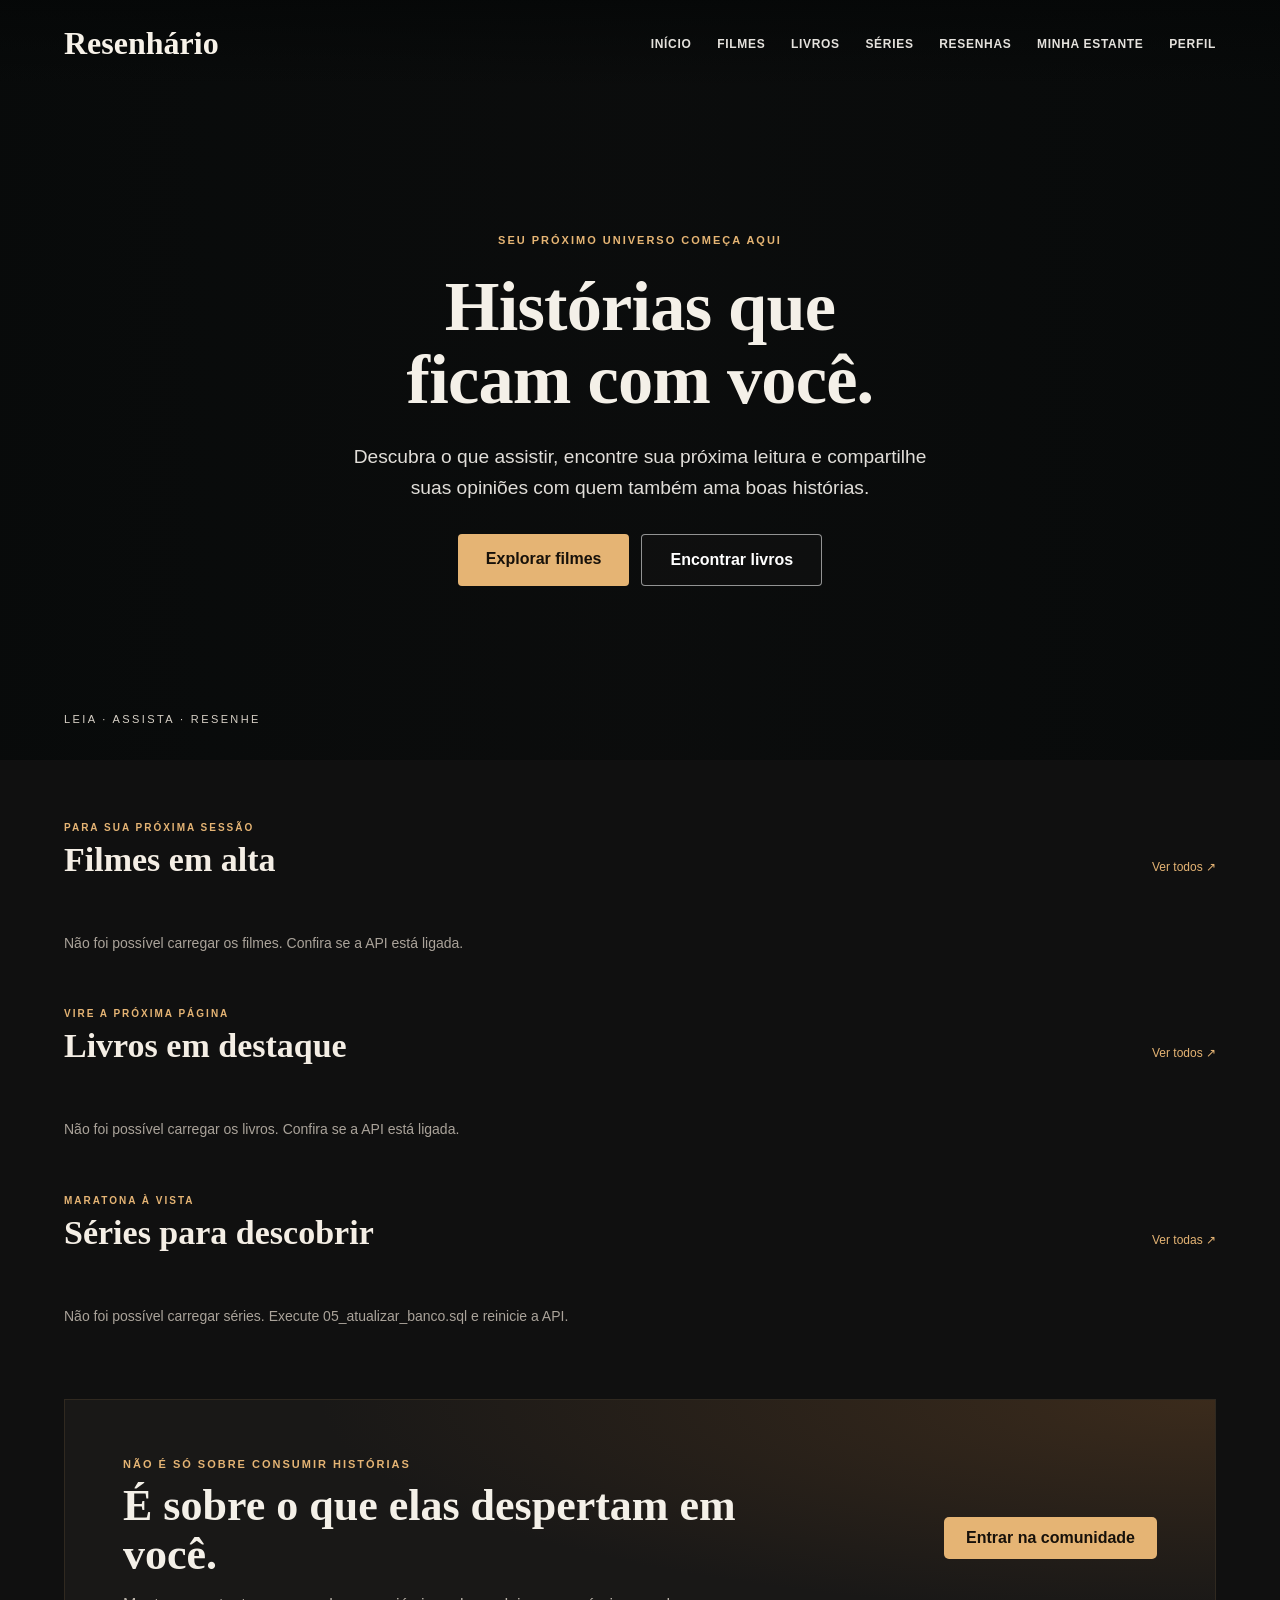
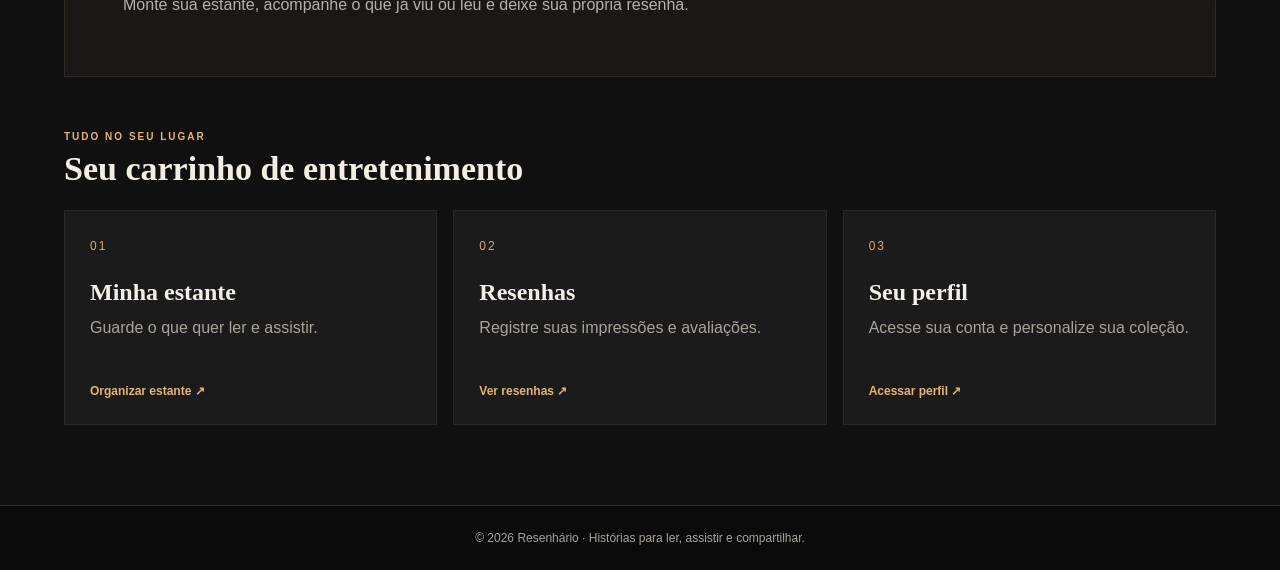
==== RESENHARIO/frontend/index.html @ 6c152e36 "Primeiro envio do projeto Resenhário" ====
<!DOCTYPE html>
<html lang="pt-BR">
<head>
    <meta charset="UTF-8">
    <meta name="viewport" content="width=device-width, initial-scale=1.0">
    <title>Resenhário</title>
    <link rel="stylesheet" href="css/style.css">
</head>
<body>
    <header class="topo topo-home">
        <a class="marca" href="index.html">Resenhário</a>
        <nav>
            <a href="index.html">Início</a>
            <a href="paginas/filmes.html">Filmes</a>
            <a href="paginas/livros.html">Livros</a>
            <a href="paginas/series.html">Séries</a>
            <a href="paginas/reviews.html">Resenhas</a>
            <a href="paginas/estante.html">Minha estante</a>
            <a href="paginas/login.html">Perfil</a>
        </nav>
    </header>

    <main class="home">
        <section class="hero-cinema">
            <div class="hero-conteudo">
                <p class="sobretitulo">SEU PRÓXIMO UNIVERSO COMEÇA AQUI</p>
                <h1>Histórias que ficam com você.</h1>
                <p>Descubra o que assistir, encontre sua próxima leitura e compartilhe suas opiniões com quem também ama boas histórias.</p>
                <div class="hero-acoes">
                    <a class="botao" href="paginas/filmes.html">Explorar filmes</a>
                    <a class="botao botao-secundario" href="paginas/livros.html">Encontrar livros</a>
                </div>
            </div>
            <span class="hero-etiqueta">LEIA · ASSISTA · RESENHE</span>
        </section>

        <div class="home-conteudo">
            <section class="secao secao-carrossel">
                <div class="titulo-secao"><div><p class="sobretitulo">PARA SUA PRÓXIMA SESSÃO</p><h2>Filmes em alta</h2></div><a href="paginas/filmes.html">Ver todos ↗</a></div>
                <div id="inicio-filmes" class="grade-capas faixa-capas"></div>
                <p id="inicio-mensagem-filmes" class="mensagem" aria-live="polite"></p>
            </section>

            <section class="secao secao-carrossel">
                <div class="titulo-secao"><div><p class="sobretitulo">VIRE A PRÓXIMA PÁGINA</p><h2>Livros em destaque</h2></div><a href="paginas/livros.html">Ver todos ↗</a></div>
                <div id="inicio-livros" class="grade-capas faixa-capas"></div>
                <p id="inicio-mensagem-livros" class="mensagem" aria-live="polite"></p>
            </section>

            <section class="secao secao-carrossel">
                <div class="titulo-secao"><div><p class="sobretitulo">MARATONA À VISTA</p><h2>Séries para descobrir</h2></div><a href="paginas/series.html">Ver todas ↗</a></div>
                <div id="inicio-series" class="grade-capas faixa-capas"></div>
                <p id="inicio-mensagem-series" class="mensagem" aria-live="polite"></p>
            </section>

            <section class="convite-comunidade">
                <div><p class="sobretitulo">NÃO É SÓ SOBRE CONSUMIR HISTÓRIAS</p><h2>É sobre o que elas despertam em você.</h2><p>Monte sua estante, acompanhe o que já viu ou leu e deixe sua própria resenha.</p></div>
                <a class="botao" href="paginas/login.html">Entrar na comunidade</a>
            </section>

            <section class="secao bloco-final">
                <div class="titulo-secao"><div><p class="sobretitulo">TUDO NO SEU LUGAR</p><h2>Seu carrinho de entretenimento</h2></div></div>
                <div class="atalhos-home">
                    <a href="paginas/estante.html"><span>01</span><h3>Minha estante</h3><p>Guarde o que quer ler e assistir.</p><b>Organizar estante ↗</b></a>
                    <a href="paginas/reviews.html"><span>02</span><h3>Resenhas</h3><p>Registre suas impressões e avaliações.</p><b>Ver resenhas ↗</b></a>
                    <a href="paginas/login.html"><span>03</span><h3>Seu perfil</h3><p>Acesse sua conta e personalize sua coleção.</p><b>Acessar perfil ↗</b></a>
                </div>
            </section>
        </div>
    </main>
    <footer>© 2026 Resenhário · Histórias para ler, assistir e compartilhar.</footer>
    <script src="js/script.js"></script>
</body>
</html>
---- RESENHARIO/frontend/css/style.css ----
:root {
    --fundo: #0b0b0b;
    --painel: #151515;
    --painel-claro: #202020;
    --texto: #f4f0e8;
    --suave: #aaa39a;
    --dourado: #e5b474;
    --borda: #302b25;
}

* {
    margin: 0;
    padding: 0;
    box-sizing: border-box;
}

body {
    font-family: Arial, sans-serif;
    background: var(--fundo);
    color: var(--texto);
    min-height: 100vh;
}

a {
    color: inherit;
    text-decoration: none;
}

.topo {
    min-height: 76px;
    padding: 18px 7%;
    display: flex;
    align-items: center;
    justify-content: space-between;
    gap: 24px;
    flex-wrap: wrap;
    background: #090909;
    border-bottom: 1px solid var(--borda);
}

.marca {
    font-family: Georgia, serif;
    font-size: 25px;
    font-weight: bold;
    color: var(--dourado);
}

nav {
    display: flex;
    flex-wrap: wrap;
    gap: 22px;
}

nav a {
    color: #d4cec4;
    font-size: 12px;
    font-weight: bold;
    text-transform: uppercase;
    letter-spacing: 0.7px;
}

nav a:hover,
.titulo-secao a:hover {
    color: var(--dourado);
}

.pagina {
    width: min(1100px, 88%);
    margin: 0 auto;
    padding: 45px 0 70px;
}

.destaque {
    min-height: 300px;
    padding: 60px 8%;
    margin-bottom: 48px;
    display: flex;
    flex-direction: column;
    align-items: flex-start;
    justify-content: center;
    gap: 18px;
    border: 1px solid var(--borda);
    border-radius: 12px;
    background:
        radial-gradient(ellipse at 80% 20%, #4b3420 0%, transparent 55%),
        linear-gradient(120deg, #191512, #0e0e0e 75%);
}

.destaque h1 {
    max-width: 650px;
    font-family: Georgia, serif;
    font-size: clamp(32px, 5vw, 52px);
    line-height: 1.1;
}

.destaque > p:not(.sobretitulo) {
    max-width: 540px;
    color: var(--suave);
    line-height: 1.7;
}

.sobretitulo {
    color: var(--dourado);
    font-size: 11px;
    font-weight: bold;
    letter-spacing: 2px;
}

.botao,
button {
    display: inline-block;
    padding: 12px 22px;
    border: 0;
    border-radius: 5px;
    background: var(--dourado);
    color: #17110a;
    font-weight: bold;
    cursor: pointer;
}

button:hover,
.botao:hover {
    background: #f2ca96;
}

.secao {
    margin-top: 42px;
}

.titulo-secao {
    display: flex;
    justify-content: space-between;
    align-items: center;
    gap: 16px;
    margin-bottom: 20px;
}

.titulo-secao h2,
.cabecalho-pagina h1 {
    font-family: Georgia, serif;
}

.titulo-secao a {
    color: var(--dourado);
    font-size: 12px;
}

.cabecalho-pagina {
    margin-bottom: 32px;
}

.cabecalho-pagina h1 {
    margin: 10px 0;
    font-size: clamp(32px, 5vw, 42px);
}

.cabecalho-pagina > p:last-child {
    color: var(--suave);
    line-height: 1.6;
}

.busca {
    margin: 25px 0 45px;
}

#form-busca-livros {
    display: flex;
    gap: 10px;
}

#termo-livro {
    flex: 1;
    min-width: 0;
    padding: 14px;
    border: 1px solid #39332c;
    border-radius: 5px;
    background: var(--painel);
    color: var(--texto);
    font-size: 15px;
}

.grade-capas {
    display: grid;
    grid-template-columns: repeat(auto-fill, minmax(145px, 1fr));
    gap: 22px 16px;
}

.card-capa {
    min-width: 0;
    overflow: hidden;
    border: 1px solid var(--borda);
    border-radius: 8px;
    background: var(--painel);
    transition: transform 0.2s, border-color 0.2s;
}

.card-capa:hover {
    transform: translateY(-4px);
    border-color: #725839;
}

.card-capa img,
.capa-vazia {
    display: block;
    width: 100%;
    height: 215px;
    object-fit: cover;
    background: var(--painel-claro);
}

.capa-vazia {
    display: grid;
    place-items: center;
    padding: 12px;
    color: var(--suave);
    text-align: center;
}

.card-info {
    padding: 12px;
}

.card-info h3 {
    margin-bottom: 8px;
    font-family: Georgia, serif;
    font-size: 15px;
    line-height: 1.4;
}

.card-info p {
    margin-bottom: 8px;
    color: var(--suave);
    font-size: 12px;
    line-height: 1.5;
}

.card-info button {
    width: 100%;
    margin-top: 5px;
    padding: 10px;
    font-size: 12px;
}

.mensagem {
    margin-top: 15px;
    color: var(--suave);
    font-size: 14px;
    line-height: 1.6;
}

footer {
    padding: 25px 7%;
    border-top: 1px solid var(--borda);
    color: var(--suave);
    text-align: center;
    font-size: 12px;
}

@media (max-width: 650px) {
    .topo {
        padding: 18px 6%;
    }

    nav {
        gap: 14px;
    }

    .pagina {
        width: 90%;
        padding-top: 30px;
    }

    .destaque {
        min-height: 250px;
        padding: 35px 7%;
    }

    .grade-capas {
        grid-template-columns: repeat(2, minmax(0, 1fr));
        gap: 14px;
    }

    .card-capa img,
    .capa-vazia {
        height: 210px;
    }

    #form-busca-livros {
        flex-direction: column;
    }
}

/* Formulários e controles */
form {
    display: flex;
    flex-direction: column;
    gap: 12px;
    max-width: 680px;
}
form label {
    color: var(--texto);
    font-size: 14px;
    font-weight: bold;
}
form input, form select, form textarea, .card-info select {
    width: 100%;
    padding: 13px 14px;
    border: 1px solid #39332c;
    border-radius: 5px;
    background: var(--painel);
    color: var(--texto);
    font: inherit;
}
form textarea { resize: vertical; }
form button { align-self: flex-start; }
#form-busca-livros, #form-busca-filmes {
    max-width: none;
    display: flex;
    flex-direction: row;
    gap: 10px;
}
#form-busca-livros input, #form-busca-filmes input { flex: 1; min-width: 0; }
.login { max-width: 620px; }
.login > button { margin: 10px 10px 0 0; }
.lista-reviews { display: grid; gap: 16px; }
.review {
    padding: 18px;
    border: 1px solid var(--borda);
    border-radius: 8px;
    background: var(--painel);
}
.review h3 { margin-bottom: 10px; font-family: Georgia, serif; }
.review p { margin-top: 8px; color: var(--suave); line-height: 1.6; }
.card-info select { margin: 8px 0; }
button:disabled { opacity: .65; cursor: wait; }
[hidden] { display: none !important; }

@media (max-width: 650px) {
    #form-busca-livros, #form-busca-filmes { flex-direction: column; }
    form button { width: 100%; }
}


/* Página inicial editorial inspirada na referência visual */
html { scroll-behavior: smooth; }
body { background: #101010; }
.topo-home { position: absolute; z-index: 5; inset: 0 0 auto; width: 100%; padding: 25px max(5%, calc((100% - 1320px)/2)); background: linear-gradient(180deg, rgba(5,7,7,.85), transparent); border: 0; }
.topo-home .marca { color: #f7f2e9; font-size: 32px; }
.topo-home nav { gap: clamp(12px, 2vw, 30px); }
.topo-home nav a { color: #e5e2dd; }
.home { padding: 0; }
.hero-cinema { min-height: min(760px, 92vh); position: relative; display: flex; align-items: center; justify-content: center; padding: 150px 7% 90px; text-align: center; background: linear-gradient(90deg, rgba(5,8,8,.72), rgba(5,8,8,.45), rgba(5,8,8,.76)), linear-gradient(0deg, #101010 0%, transparent 45%), url('https://images.unsplash.com/photo-1489599849927-2ee91cede3ba?auto=format&fit=crop&w=2200&q=85') center 38%/cover no-repeat; }
.hero-conteudo { max-width: 690px; }
.hero-conteudo .sobretitulo { color: #e6b574; margin-bottom: 24px; }
.hero-conteudo h1 { font: 700 clamp(42px, 5.5vw, 76px)/1.04 Georgia, serif; letter-spacing: -.8px; text-wrap: balance; }
.hero-conteudo > p:not(.sobretitulo) { color: #e1ded9; max-width: 610px; margin: 24px auto 30px; font-size: clamp(16px, 1.5vw, 20px); line-height: 1.65; }
.hero-acoes { display: flex; justify-content: center; gap: 12px; flex-wrap: wrap; }
.hero-acoes .botao { padding: 16px 28px; border-radius: 4px; }
.botao-secundario { background: rgba(20,20,20,.45); color: #fff; border: 1px solid rgba(255,255,255,.55); }
.botao-secundario:hover { background: #292521; }
.hero-etiqueta { position: absolute; bottom: 35px; left: max(5%, calc((100% - 1320px)/2)); color: #d7d0c6; font-size: 11px; letter-spacing: 2.4px; }
.home-conteudo { width: min(1320px, 90%); margin: 0 auto; padding: 8px 0 80px; }
.secao { margin-top: 54px; }
.titulo-secao { align-items: end; margin-bottom: 22px; }
.titulo-secao .sobretitulo { margin-bottom: 8px; font-size: 10px; }
.titulo-secao h2 { font-size: clamp(25px, 3vw, 34px); color: #f4eee5; }
.titulo-secao > a { padding-bottom: 5px; white-space: nowrap; }
.faixa-capas { display: grid; grid-auto-flow: column; grid-auto-columns: minmax(145px, 1fr); grid-template-columns: none; overflow-x: auto; gap: 18px; padding: 2px 2px 14px; scrollbar-color: #71583c #171717; scrollbar-width: thin; }
.faixa-capas .card-capa { border: 0; border-radius: 5px; background: transparent; }
.faixa-capas .card-capa img, .faixa-capas .capa-vazia { height: 275px; border-radius: 5px; }
.faixa-capas .card-info { padding: 12px 3px; }
.faixa-capas .card-info h3 { font-size: 15px; color: #f3eee7; }
.faixa-capas .card-info p { font-size: 12px; }
.faixa-capas .card-capa:hover { transform: translateY(-5px); }
.convite-comunidade { margin-top: 72px; padding: clamp(28px, 5vw, 58px); display: flex; align-items: center; justify-content: space-between; gap: 28px; border: 1px solid #302920; background: radial-gradient(ellipse at 100% 0%, #3b2b1c 0%, transparent 55%), #191817; }
.convite-comunidade h2 { max-width: 650px; margin: 12px 0; font: 700 clamp(28px, 3.5vw, 44px)/1.1 Georgia, serif; }
.convite-comunidade p:not(.sobretitulo) { max-width: 600px; color: #b8b1a8; line-height: 1.7; }
.convite-comunidade .botao { flex-shrink: 0; }
.atalhos-home { display: grid; grid-template-columns: repeat(3, minmax(0,1fr)); gap: 16px; }
.atalhos-home a { display: block; padding: 25px; border: 1px solid #2c2925; background: #1b1b1b; transition: border-color .2s, transform .2s; }
.atalhos-home a:hover { border-color: #8a6945; transform: translateY(-3px); }
.atalhos-home span { color: #d7a96d; font-size: 12px; letter-spacing: 2px; }
.atalhos-home h3 { margin: 25px 0 10px; font: 700 24px Georgia, serif; }
.atalhos-home p { min-height: 48px; color: #aaa39a; line-height: 1.5; }
.atalhos-home b { display: inline-block; margin-top: 20px; color: #e5b474; font-size: 12px; }
footer { background: #0a0a0a; }
@media (max-width: 760px) {
 .topo-home { position: absolute; align-items: flex-start; padding: 20px 5%; }
 .topo-home .marca { font-size: 27px; }
 .topo-home nav { justify-content: flex-end; gap: 12px; }
 .topo-home nav a { font-size: 10px; }
 .hero-cinema { min-height: 680px; padding-top: 180px; }
 .hero-etiqueta { left: 5%; }
 .home-conteudo { width: 90%; }
 .faixa-capas { grid-auto-columns: 155px; }
 .faixa-capas .card-capa img, .faixa-capas .capa-vazia { height: 230px; }
 .convite-comunidade { align-items: flex-start; flex-direction: column; }
 .atalhos-home { grid-template-columns: 1fr; }
 .atalhos-home p { min-height: 0; }
}
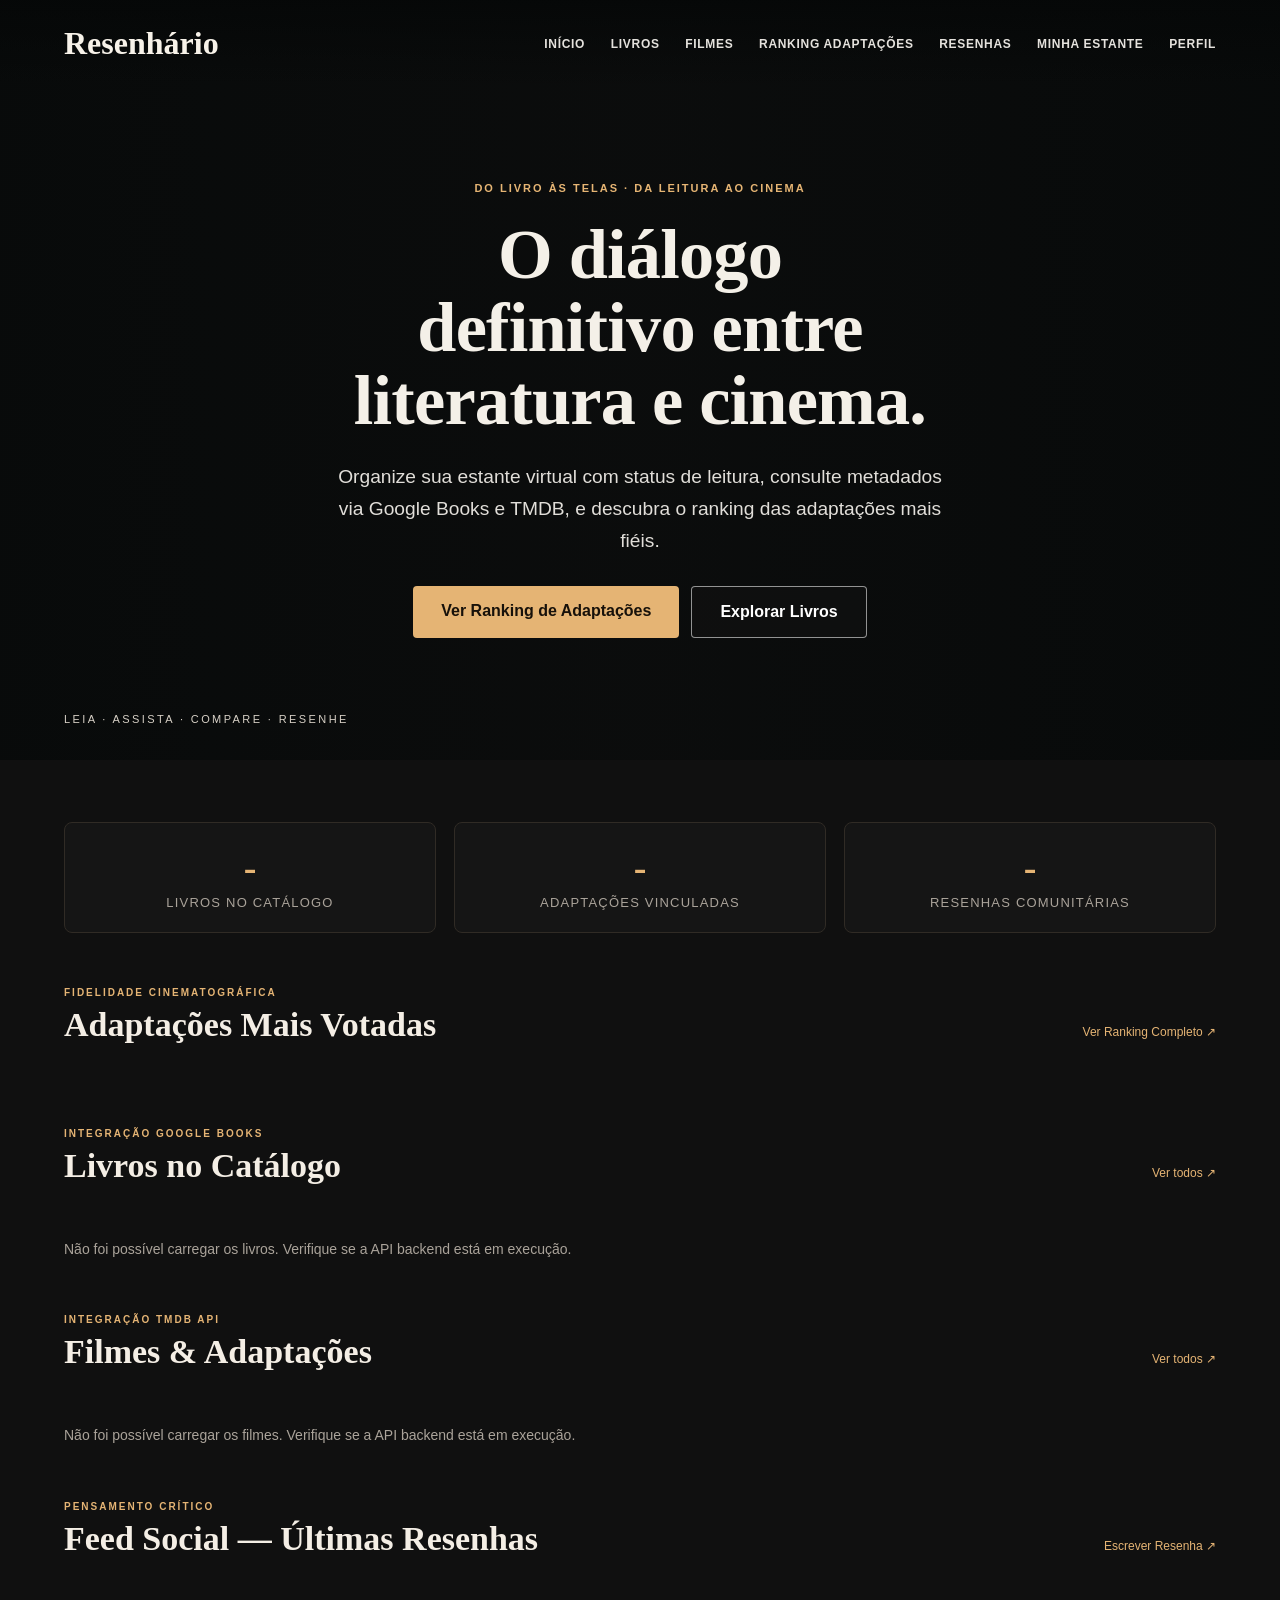
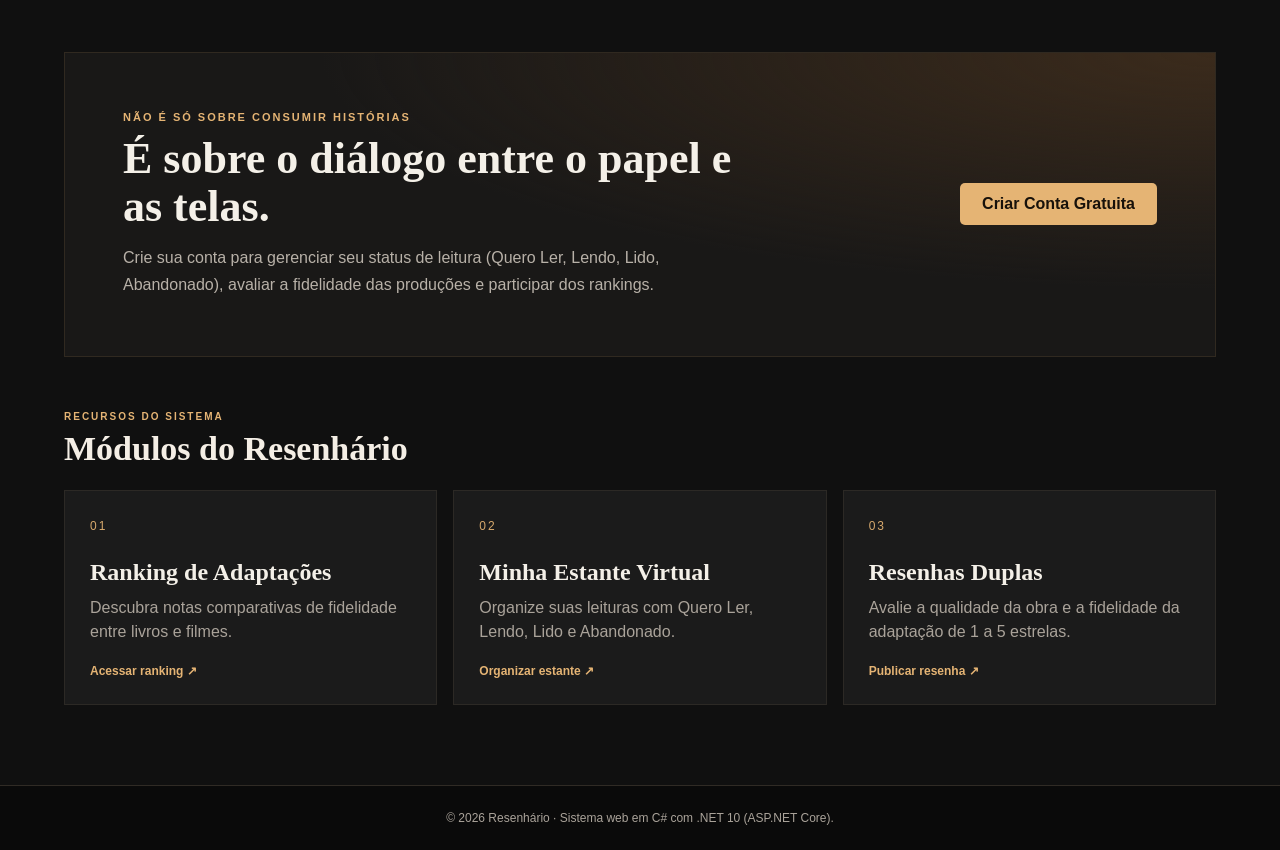
==== commit 23610883: "Atualização do Resenhário" ====
--- a/RESENHARIO/frontend/index.html
+++ b/RESENHARIO/frontend/index.html
@@ -1,10 +1,9 @@
-
 <!DOCTYPE html>
 <html lang="pt-BR">
 <head>
     <meta charset="UTF-8">
     <meta name="viewport" content="width=device-width, initial-scale=1.0">
-    <title>Resenhário</title>
+    <title>Resenhário — Catálogo Literário & Adaptações Cinematográficas</title>
     <link rel="stylesheet" href="css/style.css">
 </head>
 <body>
@@ -12,9 +11,9 @@
         <a class="marca" href="index.html">Resenhário</a>
         <nav>
             <a href="index.html">Início</a>
+            <a href="paginas/livros.html">Livros</a>
             <a href="paginas/filmes.html">Filmes</a>
-            <a href="paginas/livros.html">Livros</a>
-            <a href="paginas/series.html">Séries</a>
+            <a href="paginas/ranking.html">Ranking Adaptações</a>
             <a href="paginas/reviews.html">Resenhas</a>
             <a href="paginas/estante.html">Minha estante</a>
             <a href="paginas/login.html">Perfil</a>
@@ -22,54 +21,133 @@
     </header>
 
     <main class="home">
+        <!-- Hero Section -->
         <section class="hero-cinema">
             <div class="hero-conteudo">
-                <p class="sobretitulo">SEU PRÓXIMO UNIVERSO COMEÇA AQUI</p>
-                <h1>Histórias que ficam com você.</h1>
-                <p>Descubra o que assistir, encontre sua próxima leitura e compartilhe suas opiniões com quem também ama boas histórias.</p>
+                <p class="sobretitulo">DO LIVRO ÀS TELAS · DA LEITURA AO CINEMA</p>
+                <h1>O diálogo definitivo entre literatura e cinema.</h1>
+                <p>Organize sua estante virtual com status de leitura, consulte metadados via Google Books e TMDB, e descubra o ranking das adaptações mais fiéis.</p>
                 <div class="hero-acoes">
-                    <a class="botao" href="paginas/filmes.html">Explorar filmes</a>
-                    <a class="botao botao-secundario" href="paginas/livros.html">Encontrar livros</a>
+                    <a class="botao" href="paginas/ranking.html">Ver Ranking de Adaptações</a>
+                    <a class="botao botao-secundario" href="paginas/livros.html">Explorar Livros</a>
                 </div>
             </div>
-            <span class="hero-etiqueta">LEIA · ASSISTA · RESENHE</span>
+            <span class="hero-etiqueta">LEIA · ASSISTA · COMPARE · RESENHE</span>
         </section>
 
         <div class="home-conteudo">
+            <!-- Estatísticas da Plataforma (Feed Social) -->
+            <section class="secao">
+                <div class="feed-estatisticas">
+                    <div class="estatistica-item">
+                        <div class="estatistica-numero" id="stat-livros">-</div>
+                        <div class="estatistica-rotulo">Livros no Catálogo</div>
+                    </div>
+                    <div class="estatistica-item">
+                        <div class="estatistica-numero" id="stat-adaptacoes">-</div>
+                        <div class="estatistica-rotulo">Adaptações Vinculadas</div>
+                    </div>
+                    <div class="estatistica-item">
+                        <div class="estatistica-numero" id="stat-reviews">-</div>
+                        <div class="estatistica-rotulo">Resenhas Comunitárias</div>
+                    </div>
+                </div>
+            </section>
+
+            <!-- Ranking Destaque de Adaptações -->
+            <section class="secao">
+                <div class="titulo-secao">
+                    <div>
+                        <p class="sobretitulo">FIDELIDADE CINEMATOGRÁFICA</p>
+                        <h2>Adaptações Mais Votadas</h2>
+                    </div>
+                    <a href="paginas/ranking.html">Ver Ranking Completo ↗</a>
+                </div>
+                <div id="inicio-ranking" class="grade-ranking"></div>
+                <p id="inicio-mensagem-ranking" class="mensagem" aria-live="polite"></p>
+            </section>
+
+            <!-- Carrossel de Livros -->
             <section class="secao secao-carrossel">
-                <div class="titulo-secao"><div><p class="sobretitulo">PARA SUA PRÓXIMA SESSÃO</p><h2>Filmes em alta</h2></div><a href="paginas/filmes.html">Ver todos ↗</a></div>
+                <div class="titulo-secao">
+                    <div>
+                        <p class="sobretitulo">INTEGRAÇÃO GOOGLE BOOKS</p>
+                        <h2>Livros no Catálogo</h2>
+                    </div>
+                    <a href="paginas/livros.html">Ver todos ↗</a>
+                </div>
+                <div id="inicio-livros" class="grade-capas faixa-capas"></div>
+                <p id="inicio-mensagem-livros" class="mensagem" aria-live="polite"></p>
+            </section>
+
+            <!-- Carrossel de Filmes -->
+            <section class="secao secao-carrossel">
+                <div class="titulo-secao">
+                    <div>
+                        <p class="sobretitulo">INTEGRAÇÃO TMDB API</p>
+                        <h2>Filmes & Adaptações</h2>
+                    </div>
+                    <a href="paginas/filmes.html">Ver todos ↗</a>
+                </div>
                 <div id="inicio-filmes" class="grade-capas faixa-capas"></div>
                 <p id="inicio-mensagem-filmes" class="mensagem" aria-live="polite"></p>
             </section>
 
-            <section class="secao secao-carrossel">
-                <div class="titulo-secao"><div><p class="sobretitulo">VIRE A PRÓXIMA PÁGINA</p><h2>Livros em destaque</h2></div><a href="paginas/livros.html">Ver todos ↗</a></div>
-                <div id="inicio-livros" class="grade-capas faixa-capas"></div>
-                <p id="inicio-mensagem-livros" class="mensagem" aria-live="polite"></p>
+            <!-- Feed Comunitário: Últimas Resenhas -->
+            <section class="secao">
+                <div class="titulo-secao">
+                    <div>
+                        <p class="sobretitulo">PENSAMENTO CRÍTICO</p>
+                        <h2>Feed Social — Últimas Resenhas</h2>
+                    </div>
+                    <a href="paginas/reviews.html">Escrever Resenha ↗</a>
+                </div>
+                <div id="inicio-feed-reviews" class="lista-reviews"></div>
+                <p id="inicio-mensagem-reviews" class="mensagem" aria-live="polite"></p>
             </section>
 
-            <section class="secao secao-carrossel">
-                <div class="titulo-secao"><div><p class="sobretitulo">MARATONA À VISTA</p><h2>Séries para descobrir</h2></div><a href="paginas/series.html">Ver todas ↗</a></div>
-                <div id="inicio-series" class="grade-capas faixa-capas"></div>
-                <p id="inicio-mensagem-series" class="mensagem" aria-live="polite"></p>
+            <!-- Convite para Comunidade -->
+            <section class="convite-comunidade">
+                <div>
+                    <p class="sobretitulo">NÃO É SÓ SOBRE CONSUMIR HISTÓRIAS</p>
+                    <h2>É sobre o diálogo entre o papel e as telas.</h2>
+                    <p>Crie sua conta para gerenciar seu status de leitura (Quero Ler, Lendo, Lido, Abandonado), avaliar a fidelidade das produções e participar dos rankings.</p>
+                </div>
+                <a class="botao" href="paginas/login.html">Criar Conta Gratuita</a>
             </section>
 
-            <section class="convite-comunidade">
-                <div><p class="sobretitulo">NÃO É SÓ SOBRE CONSUMIR HISTÓRIAS</p><h2>É sobre o que elas despertam em você.</h2><p>Monte sua estante, acompanhe o que já viu ou leu e deixe sua própria resenha.</p></div>
-                <a class="botao" href="paginas/login.html">Entrar na comunidade</a>
-            </section>
-
+            <!-- Atalhos de Navegação -->
             <section class="secao bloco-final">
-                <div class="titulo-secao"><div><p class="sobretitulo">TUDO NO SEU LUGAR</p><h2>Seu carrinho de entretenimento</h2></div></div>
+                <div class="titulo-secao">
+                    <div>
+                        <p class="sobretitulo">RECURSOS DO SISTEMA</p>
+                        <h2>Módulos do Resenhário</h2>
+                    </div>
+                </div>
                 <div class="atalhos-home">
-                    <a href="paginas/estante.html"><span>01</span><h3>Minha estante</h3><p>Guarde o que quer ler e assistir.</p><b>Organizar estante ↗</b></a>
-                    <a href="paginas/reviews.html"><span>02</span><h3>Resenhas</h3><p>Registre suas impressões e avaliações.</p><b>Ver resenhas ↗</b></a>
-                    <a href="paginas/login.html"><span>03</span><h3>Seu perfil</h3><p>Acesse sua conta e personalize sua coleção.</p><b>Acessar perfil ↗</b></a>
+                    <a href="paginas/ranking.html">
+                        <span>01</span>
+                        <h3>Ranking de Adaptações</h3>
+                        <p>Descubra notas comparativas de fidelidade entre livros e filmes.</p>
+                        <b>Acessar ranking ↗</b>
+                    </a>
+                    <a href="paginas/estante.html">
+                        <span>02</span>
+                        <h3>Minha Estante Virtual</h3>
+                        <p>Organize suas leituras com Quero Ler, Lendo, Lido e Abandonado.</p>
+                        <b>Organizar estante ↗</b>
+                    </a>
+                    <a href="paginas/reviews.html">
+                        <span>03</span>
+                        <h3>Resenhas Duplas</h3>
+                        <p>Avalie a qualidade da obra e a fidelidade da adaptação de 1 a 5 estrelas.</p>
+                        <b>Publicar resenha ↗</b>
+                    </a>
                 </div>
             </section>
         </div>
     </main>
-    <footer>© 2026 Resenhário · Histórias para ler, assistir e compartilhar.</footer>
+    <footer>© 2026 Resenhário · Sistema web em C# com .NET 10 (ASP.NET Core).</footer>
     <script src="js/script.js"></script>
 </body>
-</html>+</html>
--- a/RESENHARIO/frontend/css/style.css
+++ b/RESENHARIO/frontend/css/style.css
@@ -399,3 +399,328 @@
  .atalhos-home { grid-template-columns: 1fr; }
  .atalhos-home p { min-height: 0; }
 }
+
+/* Componentes do Escopo: Avaliações em Estrelas, Ranking de Adaptações e Feed */
+
+.estrelas-container {
+    display: flex;
+    align-items: center;
+    gap: 8px;
+    margin: 8px 0;
+}
+
+.estrelas {
+    color: #f1c40f;
+    font-size: 18px;
+    letter-spacing: 2px;
+}
+
+.estrelas-seletor {
+    display: flex;
+    flex-direction: row-reverse;
+    justify-content: flex-end;
+    gap: 6px;
+    font-size: 28px;
+    cursor: pointer;
+    margin: 6px 0 14px;
+}
+
+.estrelas-seletor input {
+    display: none;
+}
+
+.estrelas-seletor label {
+    color: #444;
+    cursor: pointer;
+    transition: color 0.15s;
+}
+
+.estrelas-seletor input:checked ~ label,
+.estrelas-seletor label:hover,
+.estrelas-seletor label:hover ~ label {
+    color: #f1c40f;
+}
+
+.badge-fidelidade {
+    display: inline-flex;
+    align-items: center;
+    gap: 6px;
+    padding: 6px 12px;
+    border-radius: 20px;
+    font-size: 13px;
+    font-weight: bold;
+    background: rgba(229, 180, 116, 0.15);
+    border: 1px solid var(--dourado);
+    color: var(--dourado);
+}
+
+.grade-ranking {
+    display: flex;
+    flex-direction: column;
+    gap: 24px;
+    margin-top: 30px;
+}
+
+.card-adaptacao-ranking {
+    display: flex;
+    background: var(--painel);
+    border: 1px solid var(--borda);
+    border-radius: 10px;
+    overflow: hidden;
+    position: relative;
+    box-shadow: 0 4px 20px rgba(0,0,0,0.3);
+    transition: transform 0.2s, border-color 0.2s;
+}
+
+.card-adaptacao-ranking:hover {
+    transform: translateY(-3px);
+    border-color: var(--dourado);
+}
+
+.ranking-posicao {
+    position: absolute;
+    top: 14px;
+    left: 14px;
+    width: 38px;
+    height: 38px;
+    background: var(--dourado);
+    color: #111;
+    font-weight: 900;
+    font-size: 18px;
+    border-radius: 50%;
+    display: flex;
+    align-items: center;
+    justify-content: center;
+    z-index: 2;
+    box-shadow: 0 2px 8px rgba(0,0,0,0.5);
+}
+
+.adaptacao-comparativo {
+    display: flex;
+    flex: 1;
+    flex-wrap: wrap;
+}
+
+.lado-livro, .lado-filme {
+    flex: 1;
+    min-width: 260px;
+    display: flex;
+    gap: 16px;
+    padding: 20px;
+}
+
+.lado-livro {
+    background: rgba(255, 255, 255, 0.02);
+    border-right: 1px solid var(--borda);
+}
+
+.lado-filme {
+    background: rgba(0, 0, 0, 0.2);
+}
+
+.lado-livro img, .lado-filme img, .lado-livro .capa-vazia, .lado-filme .capa-vazia {
+    width: 100px;
+    height: 145px;
+    object-fit: cover;
+    border-radius: 6px;
+    flex-shrink: 0;
+}
+
+.lado-info {
+    display: flex;
+    flex-direction: column;
+    justify-content: center;
+}
+
+.lado-tipo {
+    font-size: 11px;
+    text-transform: uppercase;
+    letter-spacing: 1.5px;
+    color: var(--dourado);
+    font-weight: bold;
+    margin-bottom: 4px;
+}
+
+.lado-info h3 {
+    font-family: Georgia, serif;
+    font-size: 17px;
+    color: var(--texto);
+    margin-bottom: 4px;
+}
+
+.lado-info p {
+    font-size: 13px;
+    color: var(--suave);
+    line-height: 1.4;
+}
+
+.adaptacao-metricas {
+    display: flex;
+    flex-direction: column;
+    justify-content: center;
+    align-items: center;
+    padding: 20px 30px;
+    min-width: 180px;
+    background: rgba(0,0,0,0.4);
+    border-left: 1px solid var(--borda);
+    text-align: center;
+}
+
+.metrica-nota {
+    font-size: 32px;
+    font-weight: bold;
+    color: var(--dourado);
+    font-family: Georgia, serif;
+}
+
+.metrica-rotulo {
+    font-size: 12px;
+    color: var(--suave);
+    text-transform: uppercase;
+    letter-spacing: 1px;
+    margin-top: 4px;
+}
+
+.feed-estatisticas {
+    display: grid;
+    grid-template-columns: repeat(auto-fit, minmax(200px, 1fr));
+    gap: 18px;
+    margin-bottom: 35px;
+}
+
+.estatistica-item {
+    padding: 22px;
+    background: var(--painel);
+    border: 1px solid var(--borda);
+    border-radius: 8px;
+    text-align: center;
+}
+
+.estatistica-numero {
+    font-family: Georgia, serif;
+    font-size: 38px;
+    font-weight: bold;
+    color: var(--dourado);
+}
+
+.estatistica-rotulo {
+    font-size: 13px;
+    color: var(--suave);
+    text-transform: uppercase;
+    letter-spacing: 1.2px;
+    margin-top: 6px;
+}
+
+.review-card-dupla {
+    padding: 22px;
+    border: 1px solid var(--borda);
+    border-radius: 8px;
+    background: var(--painel);
+    margin-bottom: 16px;
+}
+
+.review-cabecalho {
+    display: flex;
+    justify-content: space-between;
+    align-items: flex-start;
+    gap: 12px;
+    flex-wrap: wrap;
+    margin-bottom: 12px;
+}
+
+.review-usuario {
+    font-weight: bold;
+    color: var(--texto);
+    font-size: 15px;
+}
+
+.review-notas-badges {
+    display: flex;
+    gap: 10px;
+    flex-wrap: wrap;
+}
+
+.badge-nota {
+    font-size: 12px;
+    padding: 4px 10px;
+    border-radius: 4px;
+    background: #242424;
+    color: #e5e5e5;
+    border: 1px solid #3d3d3d;
+}
+
+.badge-nota.destaque-fidelidade {
+    background: rgba(229, 180, 116, 0.15);
+    border-color: var(--dourado);
+    color: var(--dourado);
+    font-weight: bold;
+}
+
+.review-card-dupla p {
+    color: #d8d4cd;
+    line-height: 1.6;
+    margin: 12px 0;
+    font-size: 14px;
+}
+
+.review-rodape {
+    font-size: 12px;
+    color: var(--suave);
+    display: flex;
+    justify-content: space-between;
+}
+
+.seletor-status-filtro {
+    display: flex;
+    gap: 10px;
+    flex-wrap: wrap;
+    margin-bottom: 24px;
+}
+
+.filtro-btn {
+    padding: 8px 16px;
+    background: var(--painel);
+    border: 1px solid var(--borda);
+    border-radius: 20px;
+    color: var(--suave);
+    font-size: 13px;
+    cursor: pointer;
+}
+
+.filtro-btn.ativo, .filtro-btn:hover {
+    background: var(--dourado);
+    color: #111;
+    border-color: var(--dourado);
+    font-weight: bold;
+}
+
+.form-dupla-avaliacao {
+    background: var(--painel);
+    padding: 24px;
+    border: 1px solid var(--borda);
+    border-radius: 8px;
+    margin-bottom: 35px;
+}
+
+.painel-fidelidade-opcional {
+    margin-top: 16px;
+    padding: 16px;
+    background: rgba(0,0,0,0.3);
+    border: 1px dashed var(--borda);
+    border-radius: 6px;
+}
+
+@media (max-width: 800px) {
+    .card-adaptacao-ranking {
+        flex-direction: column;
+    }
+    .lado-livro {
+        border-right: 0;
+        border-bottom: 1px solid var(--borda);
+    }
+    .adaptacao-metricas {
+        border-left: 0;
+        border-top: 1px solid var(--borda);
+        padding: 16px;
+    }
+}
